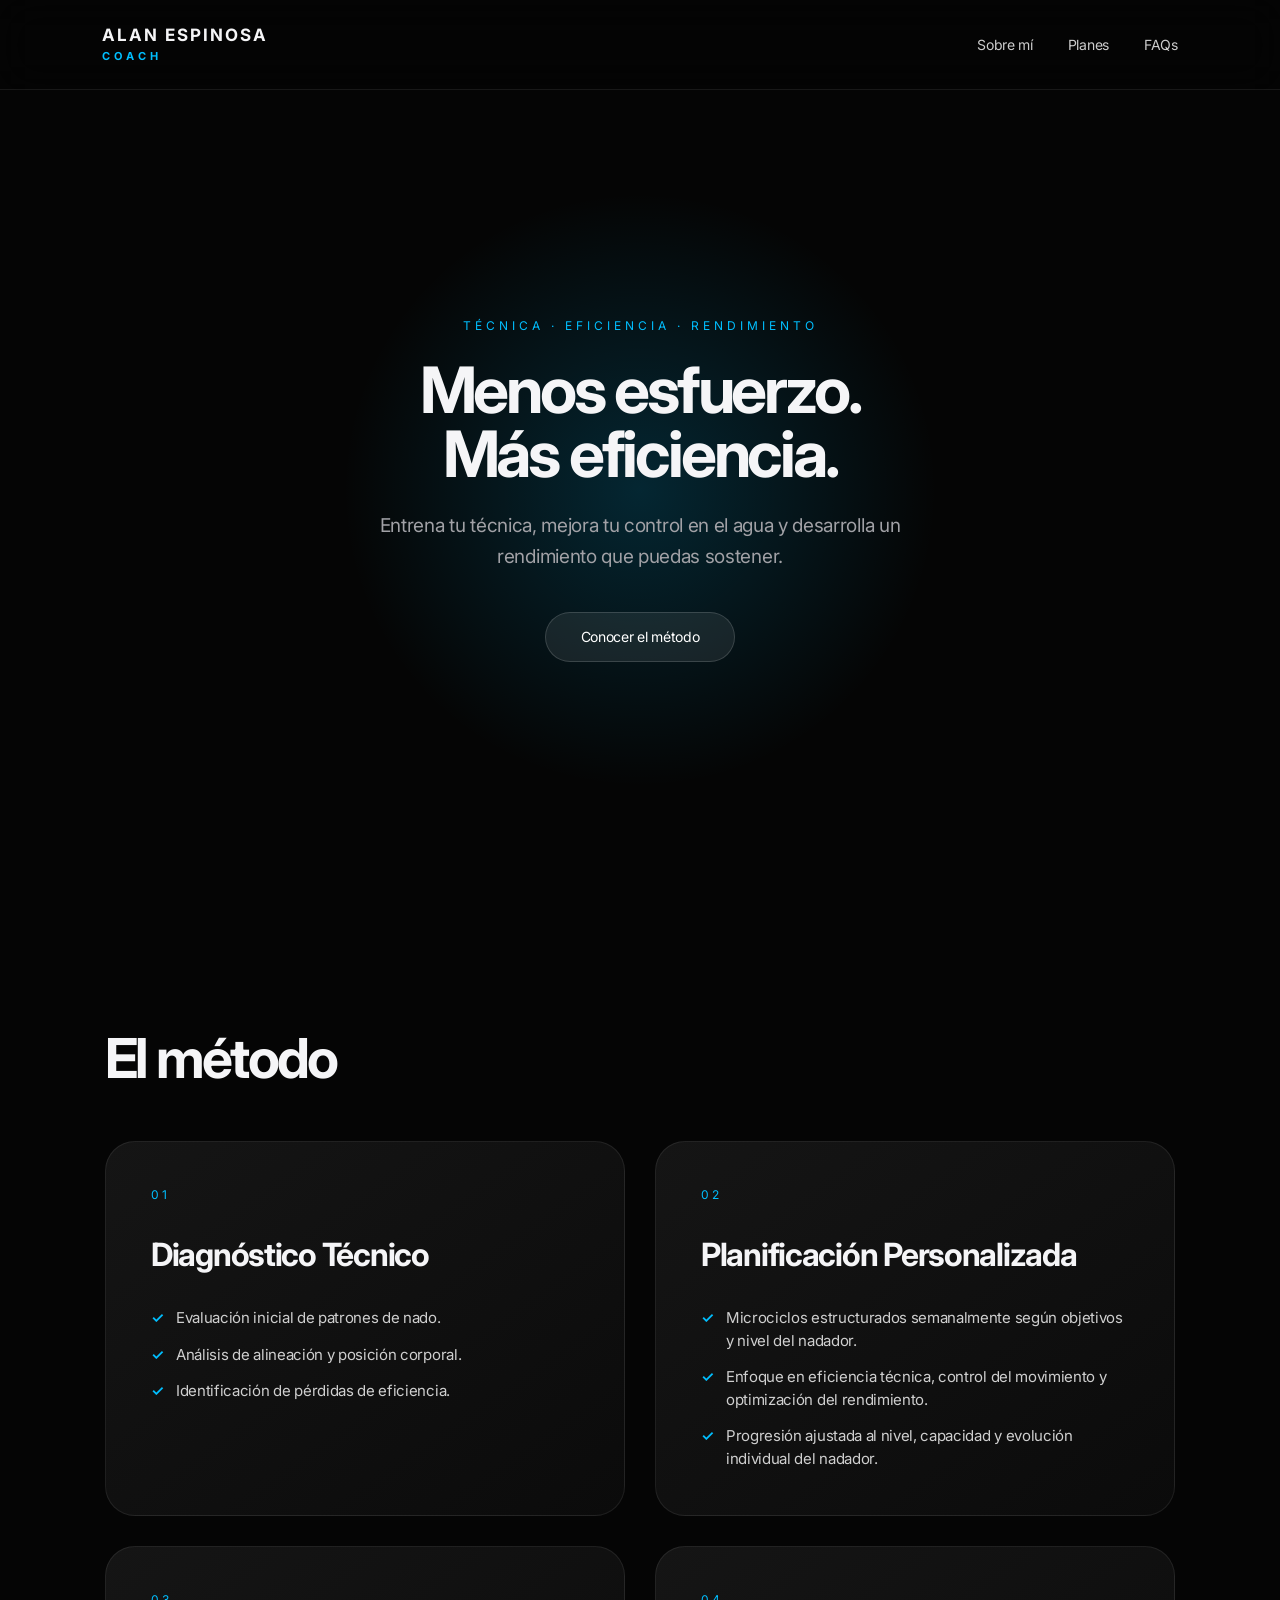
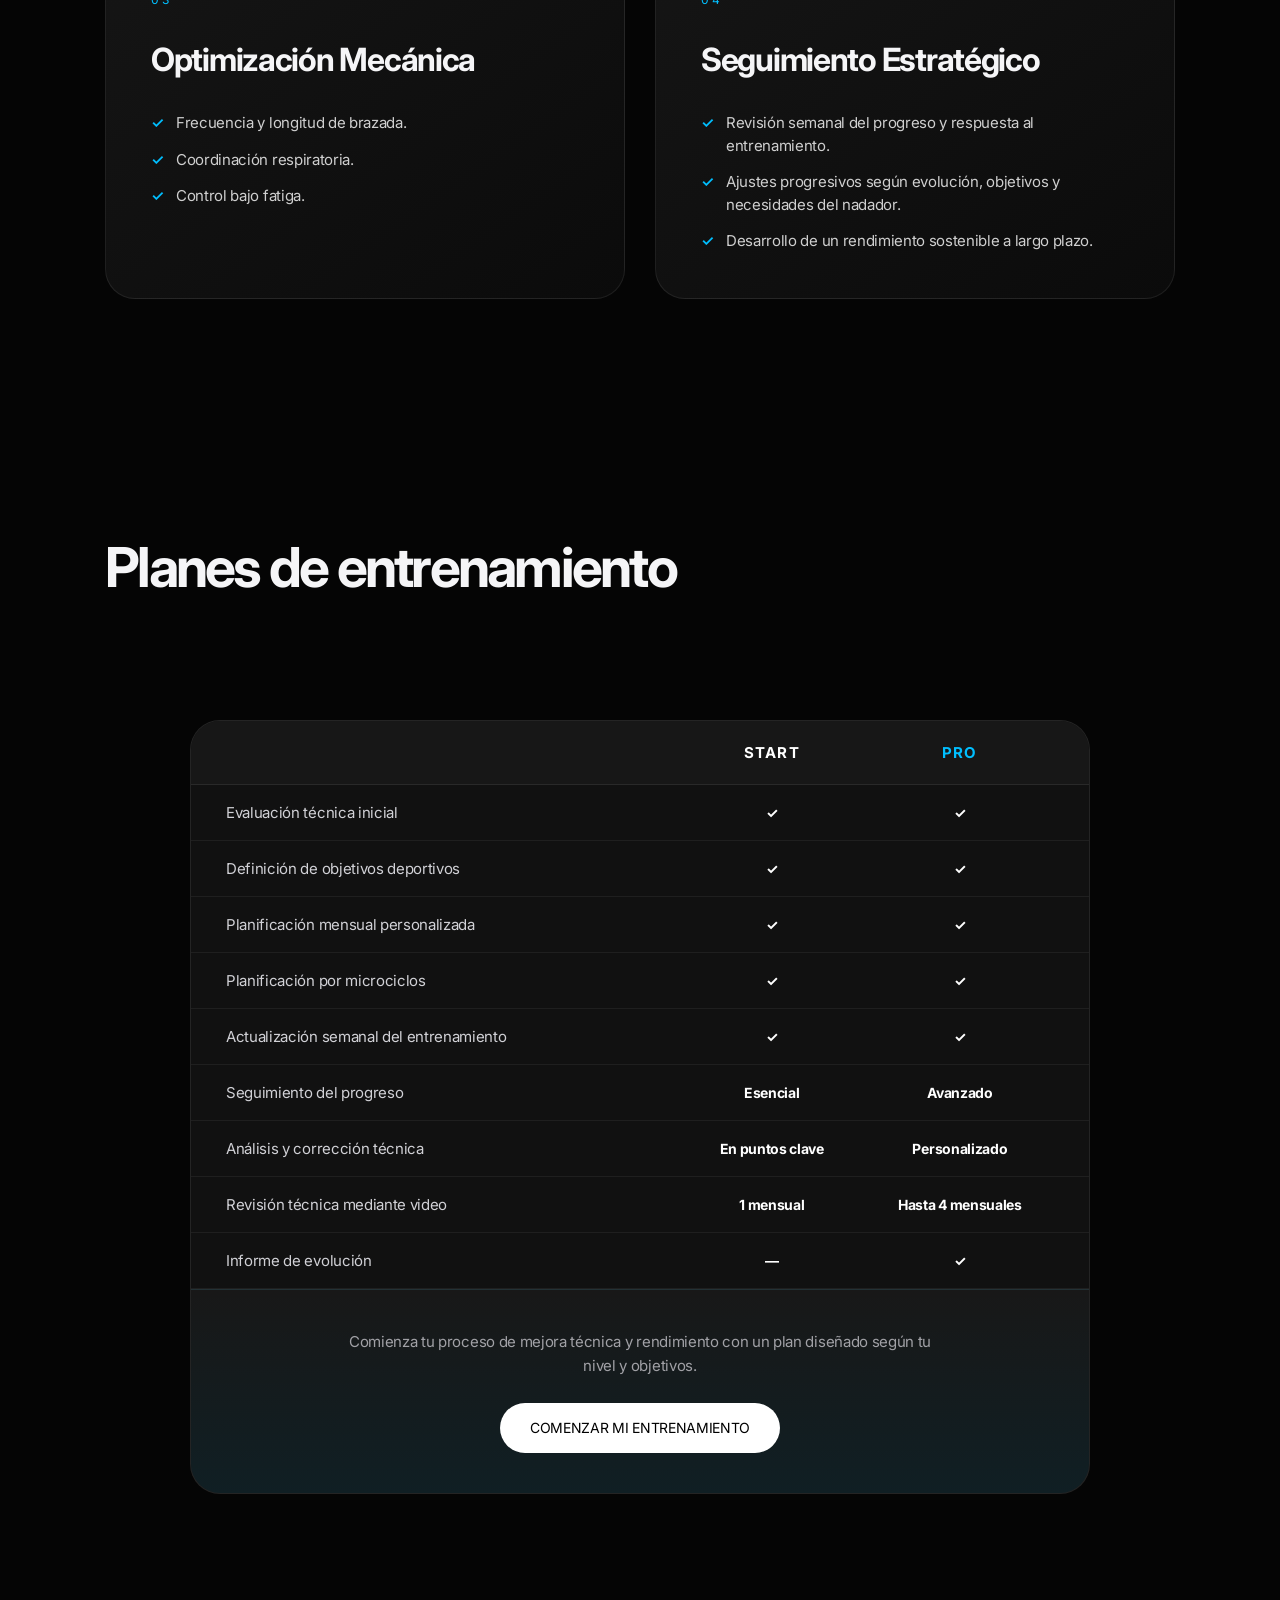
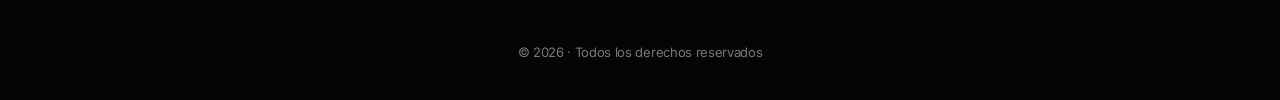
==== index.html @ a1156d7c "Add files via upload" ====
<!DOCTYPE html>
<html lang="es">

<head>

<meta charset="UTF-8">
<meta name="viewport" content="width=device-width, initial-scale=1.0">

<title>Alan Espinosa | Coach</title>

<link rel="stylesheet" href="css/estilos.css">


<link rel="preconnect" href="https://fonts.googleapis.com">

<link href="https://fonts.googleapis.com/css2?family=Inter:wght@300;400;500;600;700;800&display=swap" rel="stylesheet">
<script>
    if ("scrollRestoration" in history) {
        history.scrollRestoration = "manual";
    }
</script>
</head>


<body>


<header class="header">


<div class="logo">

ALAN ESPINOSA

<span>
COACH
</span>

</div>



<nav>

<a href="#" id="openAbout">
Sobre mí
</a>
<!-- SOBRE MI PANEL -->

<div class="about-overlay" id="aboutModal">

    <div class="about-panel">


        <button id="closeAbout">
            -
        </button>


        <span>
            
        </span>


        <h2>
            
        </h2>


        <p>
    Coach en natación y aguas abiertas.
    Diseño procesos de entrenamiento personalizados para
    nadadores que buscan mejorar su técnica, eficiencia
    y rendimiento dentro del agua.

    A través de un método basado en análisis, progresión
    y control técnico, desarrollo nadadores más seguros,
    eficientes y conscientes de cada movimiento,
    creando mejoras sostenibles a largo plazo.
        </p>
    </div>

</div>

<a href="#plans">
Planes
</a>

<a href="pagina2.html">
    FAQs
</a>
</nav>


</header>





<main>



<section class="hero">


<div class="hero-content">


<p class="tag">
TÉCNICA · EFICIENCIA · RENDIMIENTO
</p>



<h1>
Menos esfuerzo.
<br>
Más eficiencia.
</h1>




<p class="hero-text">
Entrena tu técnica, mejora tu control en el agua y desarrolla un rendimiento que puedas sostener.
</p>




<div class="buttons">


<a href="#method" class="btn secondary">

Conocer el método

</a>


</div>


</div>




</section>







<section id="method" class="method">



<div class="section-title">

<p>

</p>


<h2>
El método
</h2>


</div>




<div class="cards">



<article class="card">

<span>
01
</span>


<h3>
Diagnóstico Técnico
</h3>


<p>
<ul>
    <li>Evaluación inicial de patrones de nado.</li>
    <li>Análisis de alineación y posición corporal.</li>
    <li>Identificación de pérdidas de eficiencia.</li>
</ul>
</p>


</article>





<article class="card">


<span>
02
</span>


<h3>
Planificación Personalizada
</h3>


<p>
<ul>
    <li>Microciclos estructurados semanalmente según objetivos y nivel del nadador.</li>
    <li>Enfoque en eficiencia técnica, control del movimiento y optimización del rendimiento.</li>
    <li>Progresión ajustada al nivel, capacidad y evolución individual del nadador.</li>
</ul>
</p>


</article>





<article class="card">


<span>
03
</span>


<h3>
Optimización Mecánica
</h3>


<p>
<ul>
    <li>Frecuencia y longitud de brazada.</li>
    <li>Coordinación respiratoria.</li>
    <li>Control bajo fatiga.</li>
</ul>
</p>


</article>





<article class="card">


<span>
04
</span>


<h3>
Seguimiento Estratégico
</h3>


<p>
<ul>
    <li>Revisión semanal del progreso y respuesta al entrenamiento.</li>
    <li>Ajustes progresivos según evolución, objetivos y necesidades del nadador.</li>
    <li>Desarrollo de un rendimiento sostenible a largo plazo.</li>
</ul>
</p>


</article>



</div>


</section>


</main>


<section id="plans" class="plans">


<div class="section-title">

<p>

</p>


<h2>
Planes de entrenamiento
</h2>


</div>




<div class="plans-container">



<div class="plans-comparison">

    <div class="comparison-header">

        <div></div>

        <div class="comparison-plan">
            START
        </div>

        <div class="comparison-plan featured">
            PRO
        </div>

    </div>


    <div class="comparison-row">
        <span>Evaluación técnica inicial</span>
        <strong>✓</strong>
        <strong>✓</strong>
    </div>


    <div class="comparison-row">
        <span>Definición de objetivos deportivos</span>
        <strong>✓</strong>
        <strong>✓</strong>
    </div>


    <div class="comparison-row">
        <span>Planificación mensual personalizada</span>
        <strong>✓</strong>
        <strong>✓</strong>
    </div>


    <div class="comparison-row">
        <span>Planificación por microciclos</span>
        <strong>✓</strong>
        <strong>✓</strong>
    </div>


    <div class="comparison-row">
        <span>Actualización semanal del entrenamiento</span>
        <strong>✓</strong>
        <strong>✓</strong>
    </div>


    <div class="comparison-row">
        <span>Seguimiento del progreso</span>
        <strong>Esencial</strong>
        <strong>Avanzado</strong>
    </div>


    <div class="comparison-row">
        <span>Análisis y corrección técnica</span>
        <strong>En puntos clave</strong>
        <strong>Personalizado</strong>
    </div>


    <div class="comparison-row">
        <span>Revisión técnica mediante video</span>
        <strong>1 mensual</strong>
        <strong>Hasta 4 mensuales</strong>
    </div>


    <div class="comparison-row">
        <span>Informe de evolución</span>
        <strong>—</strong>
        <strong>✓</strong>
    </div>



    <div class="comparison-footer">

        <p>
            Comienza tu proceso de mejora técnica y rendimiento con un plan diseñado según tu nivel y objetivos.
        </p>

<a href="https://wa.me/+525612584271?text=Hola Alan, me interesa comenzar mi entrenamiento de natación. Me gustaría conocer más información sobre los planes disponibles." class="btn primary" target="_blank">
    COMENZAR MI ENTRENAMIENTO
</a>

    </div>


</div>


</div>


</section>
<script>

document.addEventListener("DOMContentLoaded", function () {


    /* =====================================================
       SOBRE MÍ
       ===================================================== */

    const openAbout =
        document.getElementById("openAbout");

    const closeAbout =
        document.getElementById("closeAbout");

    const aboutModal =
        document.getElementById("aboutModal");


    if (openAbout && closeAbout && aboutModal) {

        openAbout.addEventListener("click", function(e) {

            e.preventDefault();

            aboutModal.classList.add("active");

        });


        closeAbout.addEventListener("click", function() {

            aboutModal.classList.remove("active");

        });


        aboutModal.addEventListener("click", function(e) {

            if (e.target === aboutModal) {

                aboutModal.classList.remove("active");

            }

        });

    }



    /* =====================================================
       CONOCER EL MÉTODO
       ===================================================== */

    const openMethod =
        document.getElementById("openMethod");

    const closeMethod =
        document.getElementById("closeMethod");

    const methodModal =
        document.getElementById("methodModal");


    if (openMethod && closeMethod && methodModal) {

        openMethod.addEventListener("click", function(e) {

            e.preventDefault();

            methodModal.classList.add("active");

        });


        closeMethod.addEventListener("click", function() {

            methodModal.classList.remove("active");

        });


        methodModal.addEventListener("click", function(e) {

            if (e.target === methodModal) {

                methodModal.classList.remove("active");

            }

        });

    }



    /* =====================================================
       ESCAPE
       ===================================================== */

    document.addEventListener("keydown", function(e) {

        if (e.key === "Escape") {

            if (aboutModal) {

                aboutModal.classList.remove("active");

            }


            if (methodModal) {

                methodModal.classList.remove("active");

            }

        }

    });

});

</script>


<footer>

© 2026 · Todos los derechos reservados

</footer>
</body>

</html>
---- css/estilos.css ----
/* =========================================================
   RESET
========================================================= */

*{
    margin:0;
    padding:0;
    box-sizing:border-box;
}

html{
    scroll-behavior:smooth;
}

body{

    background:#050505;
    color:#f5f5f7;

    font-family:
    -apple-system,
    BlinkMacSystemFont,
    "SF Pro Display",
    "Inter",
    "Segoe UI",
    Helvetica,
    Arial,
    sans-serif;

    overflow-x:hidden;
    letter-spacing:-0.02em;
}


/* =========================================================
   VARIABLES
========================================================= */

:root{

    --black:#050505;
    --white:#f5f5f7;
    --gray:#86868b;
    --blue:#00bfff;

}


/* =========================================================
   HEADER
========================================================= */

.header{

    position:fixed;

    top:0;
    left:0;

    width:100%;

    padding:25px 8%;

    display:flex;

    justify-content:space-between;
    align-items:center;

    z-index:999;

    background:
    rgba(5,5,5,.55);

    backdrop-filter:blur(20px);

    border-bottom:
    1px solid rgba(255,255,255,.08);

}


.logo{

    font-size:17px;

    font-weight:700;

    letter-spacing:2px;

    line-height:1.2;

}


.logo span{

    display:block;

    color:#00bfff;

    font-size:11px;

    letter-spacing:4px;

    margin-top:5px;

}


nav{

    display:flex;

    gap:35px;

}


nav a{

    color:white;

    text-decoration:none;

    font-size:14px;

    opacity:.8;

    transition:.3s;

}


nav a:hover{

    color:#00bfff;

    opacity:1;

}



/* =========================================================
   HERO
========================================================= */


.hero{

    min-height:100vh;

    display:flex;

    align-items:center;

    justify-content:center;

    flex-direction:column;

    text-align:center;

    padding:

    160px 8% 80px;

    position:relative;

    overflow:hidden;

}


.hero::before{

    content:"";

    position:absolute;

    width:600px;

    height:600px;

    background:

    radial-gradient(
        circle,
        rgba(0,191,255,.18),
        transparent 70%
    );

    z-index:-1;

}


.hero-content{

    max-width:750px;

    position:relative;

    z-index:2;

}


.tag{

    color:#00bfff;

    font-size:12px;

    letter-spacing:4px;

    margin-bottom:25px;

}


.hero h1{

    font-size:

    clamp(42px,5vw,70px);

    line-height:1;

    font-weight:700;

    letter-spacing:-.05em;

    margin-bottom:25px;

}


.hero-text{

    max-width:600px;

    margin:auto;

    color:#a1a1a6;

    font-size:19px;

    line-height:1.6;

}



/* =========================================================
   IMAGEN HERO
========================================================= */


.hero-image{

    margin-top:60px;

    width:280px;

    height:360px;

    position:relative;

}


.hero-image img{

    width:100%;

    height:100%;

    object-fit:cover;

    border-radius:

    140px 140px 35px 35px;

    box-shadow:

    0 35px 90px rgba(0,0,0,.8);

}



/* =========================================================
   BOTONES
========================================================= */


.buttons{

    margin-top:40px;

    display:flex;

    justify-content:center;

    align-items:center;

    gap:20px;

}


.btn{

    display:inline-flex;

    align-items:center;

    justify-content:center;

    min-width:190px;

    height:50px;

    padding:0 30px;

    border-radius:50px;

    text-decoration:none;

    font-size:14px;

    transition:.3s;

}


.btn:hover{

    transform:translateY(-4px);

}


.primary{

    background:white;

    color:black;

}


.secondary{

    background:

    rgba(255,255,255,.08);

    color:white;

    border:

    1px solid rgba(255,255,255,.15);

}



/* =========================================================
   SECCIONES
========================================================= */


section{

    max-width:1150px;

    margin:auto;

    padding:

    110px 40px;

}


.section-title p{

    color:#00bfff;

    letter-spacing:4px;

    font-size:12px;

}


.section-title h2{

    font-size:

    clamp(38px,5vw,55px);

    letter-spacing:-.05em;

    margin-top:15px;

    margin-bottom:50px;

}
/* =========================================================
   SOBRE MI
========================================================= */


.about-content p{

    font-size:

    clamp(22px,3vw,32px);

    line-height:1.5;

    color:#d1d1d6;

    max-width:850px;

    letter-spacing:-.03em;

}



/* =========================================================
   METODO / CARDS
========================================================= */


.cards{

    display:grid;

    grid-template-columns:
    repeat(2,1fr);

    gap:20px;

}


.card{

    background:

    linear-gradient(
        145deg,
        #151515,
        #0b0b0b
    );


    border-radius:28px;


    padding:35px;


    border:

    1px solid rgba(255,255,255,.08);


    transition:.3s;

}



.card:hover{

    transform:translateY(-8px);

    border-color:#00bfff;

}



.card span{

    color:#00bfff;

    font-size:13px;

}



.card h3{

    font-size:25px;

    margin:20px 0;

    letter-spacing:-.03em;

}



.card p{

    color:#a1a1a6;

    line-height:1.6;

    font-size:15px;

}



/* =========================================================
   PLANES
========================================================= */


.plans-container{

    display:flex;

    justify-content:center;

    align-items:stretch;

    gap:20px;

}


.plan{

    width:340px;

    padding:40px;

    border-radius:30px;


    background:#111;


    border:

    1px solid rgba(255,255,255,.08);


    position:relative;

}



.plan.featured{

    background:

    linear-gradient(
        145deg,
        #111,
        #06304d
    );

}



.badge{

    position:absolute;

    top:20px;

    right:20px;

    color:#00bfff;

    font-size:12px;

    letter-spacing:3px;

}



.plan h3{

    font-size:32px;

    letter-spacing:-.04em;

}



.plan-subtitle{

    color:#00bfff;

    font-size:14px;

    margin-top:10px;

}



.description{

    color:#a1a1a6;

    font-size:15px;

    line-height:1.6;

    margin:25px 0;

}



.small-text{

    color:#777;

    font-size:13px;

    line-height:1.5;

    margin-bottom:25px;

}



.price{

    font-size:35px;

    margin:25px 0;

    font-weight:600;

}



.price span{

    font-size:14px;

    color:#999;

}



.plan ul{

    list-style:none;

    margin-bottom:30px;

}



.plan li{

    color:#bbb;

    margin-bottom:12px;

    line-height:1.5;

}



.plan-btn{

    cursor:pointer;

    transition:.3s;

}



.plan-btn:hover{

    transform:translateY(-5px);

}



.plan-btn.selected{

    background:#00bfff;

    color:white;

    transform:scale(1.05);

}



/* =========================================================
   COMPARATIVA DE PLANES
========================================================= */


.plans-comparison{

    margin:70px auto 0;

    width:100%;

    max-width:900px;


    background:#111;


    border:

    1px solid rgba(255,255,255,.08);


    border-radius:30px;


    overflow:hidden;

}



.comparison-header,
.comparison-row{

    display:grid;


    grid-template-columns:

    2.4fr 1fr 1fr;


    align-items:center;

}



.comparison-header{

    padding:22px 35px;


    background:#171717;


    border-bottom:

    1px solid rgba(255,255,255,.08);

}



.comparison-plan{

    text-align:center;

    font-size:15px;

    font-weight:700;

    color:white;

    letter-spacing:.08em;

}



.comparison-plan.featured{

    color:#00bfff;

}



.comparison-row{

    padding:18px 35px;


    border-bottom:

    1px solid rgba(255,255,255,.06);


    transition:.25s;

}



.comparison-row:last-of-type{

    border-bottom:none;

}



.comparison-row:hover{

    background:

    rgba(255,255,255,.03);

}



.comparison-row span{

    color:#d1d1d6;

    font-size:15px;

}



.comparison-row strong{

    text-align:center;

    color:white;

    font-size:14px;

}



/* =========================================================
   CTA COMPARATIVA
========================================================= */


.comparison-footer{

    padding:45px 35px;

    text-align:center;


    border-top:

    1px solid rgba(255,255,255,.08);


    background:

    linear-gradient(
        180deg,
        #111,
        #0b2030
    );

}



.comparison-footer p{

    color:#a1a1a6;

    margin-bottom:25px;

    line-height:1.7;

}



.comparison-footer .btn{

    min-width:260px;

}
/* =========================================================
   MODAL SOBRE MI
========================================================= */


.about-overlay{

    position:fixed;

    inset:0;

    width:100vw;

    height:100vh;


    background:

    rgba(0,0,0,.70);


    backdrop-filter:blur(12px);

    -webkit-backdrop-filter:blur(12px);


    display:flex;

    justify-content:center;

    align-items:center;


    padding:40px;


    opacity:0;

    visibility:hidden;


    pointer-events:none;


    transition:.35s ease;


    z-index:999999;

}



.about-overlay.active{

    opacity:1;

    visibility:visible;

    pointer-events:auto;

}



.about-panel{

    position:relative;


    width:

    min(950px,92vw);


    max-height:90vh;


    overflow-y:auto;


    background:#111;


    color:white;


    border-radius:28px;


    padding:60px;


    border:

    1px solid rgba(255,255,255,.08);


    box-shadow:

    0 30px 90px rgba(0,0,0,.45);


    transform:

    translateY(30px) scale(.96);


    opacity:0;


    transition:.35s ease;

}



.about-overlay.active .about-panel{

    transform:

    translateY(0) scale(1);


    opacity:1;

}



.about-panel::-webkit-scrollbar{

    width:8px;

}



.about-panel::-webkit-scrollbar-thumb{

    background:#444;

    border-radius:20px;

}



#closeAbout{

    position:absolute;


    top:20px;

    right:20px;


    width:46px;

    height:46px;


    border:none;


    border-radius:50%;


    background:

    rgba(255,255,255,.08);


    color:white;


    font-size:28px;


    cursor:pointer;


    transition:.25s;

}



#closeAbout:hover{

    background:white;

    color:#111;

}



.about-panel span{

    color:#00bfff;

    font-size:12px;

    letter-spacing:4px;

}



.about-panel h2{

    font-size:55px;

    letter-spacing:-.06em;

    margin:20px 0;

}



.about-panel>p{

    color:#b5b5b5;

    font-size:18px;

    line-height:1.7;

}



.about-box{

    margin-top:35px;


    padding:25px;


    background:#111;


    border-radius:22px;


    border:

    1px solid rgba(255,255,255,.08);

}



.about-box h3{

    margin-bottom:10px;

    font-size:20px;

}



.about-box p{

    color:#999;

    line-height:1.5;

}



/* =========================================================
   FOOTER
========================================================= */


footer{

    text-align:center;


    padding:40px;


    color:#777;


    font-size:13px;

}



/* =========================================================
   RESPONSIVE
========================================================= */


@media(max-width:900px){


    .header{

        padding:20px;

    }


    nav{

        display:none;

    }


    .hero{

        padding:

        140px 25px 80px;

    }


    .hero h1{

        font-size:48px;

    }



    .hero-text{

        font-size:17px;

    }



    .buttons{

        flex-direction:column;

        width:100%;

    }



    .buttons .btn{

        width:100%;

        max-width:300px;

    }



    section{

        padding:

        80px 25px;

    }



    .cards{

        grid-template-columns:1fr;

    }



    .card{

        padding:30px;

    }



    .plans-container{

        flex-direction:column;

        align-items:center;

    }



    .plan{

        width:100%;

        max-width:380px;

    }



    .comparison-header,
    .comparison-row{

        grid-template-columns:

        1.8fr 1fr 1fr;

    }



    .comparison-header,
    .comparison-row{

        padding-left:20px;

        padding-right:20px;

    }



    .about-overlay{

        padding:18px;

    }



    .about-panel{

        width:100%;

        padding:35px;

        max-height:90vh;

    }



    .about-panel h2{

        font-size:40px;

    }

}



@media(max-width:500px){


    .logo{

        font-size:15px;

    }



    .hero h1{

        font-size:40px;

    }



    .hero-image{

        width:240px;

        height:320px;

    }



    .section-title h2{

        font-size:34px;

    }



    .plan{

        padding:30px;

    }



    .price{

        font-size:32px;

    }



    .comparison-header,
    .comparison-row{

        font-size:12px;

    }

}
.comparison-footer{

    padding:40px 35px;

    text-align:center;

    background:
    linear-gradient(
        180deg,
        rgba(255,255,255,.03),
        rgba(0,191,255,.08)
    );

    border-top:
    1px solid rgba(255,255,255,.08);

}


.comparison-footer p{

    max-width:600px;

    margin:0 auto 25px;

    color:#a1a1a6;

    line-height:1.6;

    font-size:15px;

}


.comparison-footer .btn{

    display:inline-flex;

    justify-content:center;

    align-items:center;

    min-width:260px;

}
.about-image{
    width:100%;
    height:280px;
    overflow:hidden;
    border-radius:25px;
    margin-bottom:35px;
}


.about-image img{
    width:100%;
    height:100%;
    object-fit:cover;
    display:block;
}
/* =========================================================
METODO / CARDS AJUSTADO
========================================================= */

.cards{

    display:grid;

    grid-template-columns:
    repeat(2,1fr);

    gap:30px;

    align-items:stretch;

}


.card{

    background:

    linear-gradient(
        145deg,
        #151515,
        #0b0b0b
    );


    border-radius:30px;


    padding:45px;


    min-height:260px;


    display:flex;

    flex-direction:column;

    justify-content:flex-start;


    border:

    1px solid rgba(255,255,255,.08);


    transition:.35s ease;

}


.card:hover{

    transform:translateY(-8px);

    border-color:#00bfff;

}



/* etiqueta superior */

.card span{

    color:#00bfff;

    font-size:12px;

    letter-spacing:3px;

    margin-bottom:15px;

}



/* titulo */

.card h3{

    font-size:

    clamp(24px,2.5vw,32px);


    line-height:1.1;


    letter-spacing:-.04em;


    margin-bottom:25px;

}



/* texto */

.card p{

    color:#a1a1a6;

    font-size:16px;

    line-height:1.7;

    max-width:420px;

}



/* listas dentro de metodo */

.card ul{

    margin-top:10px;

    display:flex;

    flex-direction:column;

    gap:14px;

    list-style:none;

}



.card li{

    position:relative;

    padding-left:25px;

    color:#cfcfcf;

    font-size:15px;

    line-height:1.5;

}



.card li::before{

    content:"✓";

    position:absolute;

    left:0;

    color:#00bfff;

    font-weight:600;

}
/* =========================================================
MENU MOVIL AJUSTADO
========================================================= */

@media(max-width:900px){

    .header{

        padding:20px 25px;

    }


    nav{

        display:flex;

        gap:15px;

        align-items:center;

        max-width:65%;

        overflow-x:auto;

        scrollbar-width:none;

    }


    nav::-webkit-scrollbar{

        display:none;

    }


    nav a{

        font-size:12px;

        white-space:nowrap;

        color:white;

        opacity:.85;

    }


    nav a:hover{

        color:#00bfff;

        opacity:1;

    }

}


/* CELULARES PEQUEÑOS */

@media(max-width:500px){

    .header{

        padding:18px 20px;

    }


    .logo{

        font-size:14px;

    }


    nav{

        gap:12px;

        max-width:60%;

    }


    nav a{

        font-size:11px;

    }

}
/* =========================================================
AJUSTE METODO MOVIL
========================================================= */

@media(max-width:900px){

    .cards{

        display:flex;

        flex-direction:column;

        gap:20px;

        width:100%;

    }


    .card{

        width:100%;

        min-height:auto;

        padding:28px 25px;

        border-radius:25px;

    }


    .card span{

        font-size:11px;

        letter-spacing:3px;

        margin-bottom:12px;

    }


    .card h3{

        font-size:26px;

        line-height:1.15;

        margin-bottom:18px;

    }


    .card p{

        font-size:15px;

        line-height:1.6;

        max-width:100%;

    }


    .card ul{

        margin-top:5px;

        gap:12px;

    }


    .card li{

        font-size:14px;

        line-height:1.5;

        padding-left:22px;

    }


    .card li::before{

        font-size:13px;

    }

}


/* CELULARES PEQUEÑOS */

@media(max-width:500px){

    .cards{

        gap:16px;

    }


    .card{

        padding:25px 20px;

        border-radius:22px;

    }


    .card h3{

        font-size:23px;

    }


    .card p,
    .card li{

        font-size:14px;

    }

}
/* =========================================================
METODO - MOBILE FULL WIDTH
========================================================= */

@media(max-width:900px){

    #method .cards{

        display:flex;

        flex-direction:column;

        width:100%;

        gap:25px;

    }


    #method .card{

        width:100%;

        display:flex;

        flex-direction:column;

        padding:35px 28px;

        min-height:auto;

        border-radius:28px;

    }


    #method .card span{

        margin-bottom:15px;

        text-align:left;

    }


    #method .card h3{

        text-align:left;

        font-size:28px;

        margin-bottom:20px;

    }


    #method .card p{

        text-align:left;

        max-width:100%;

        font-size:16px;

    }


    #method .card ul{

        width:100%;

        padding:0;

        margin:0;

    }


    #method .card li{

        text-align:left;

        width:100%;

        font-size:15px;

    }

}



/* CELULARES PEQUEÑOS */

@media(max-width:500px){

    #method .cards{

        gap:18px;

    }


    #method .card{

        padding:28px 22px;

        border-radius:24px;

    }


    #method .card h3{

        font-size:24px;

    }


    #method .card p,
    #method .card li{

        font-size:14px;

    }

}
/* =========================================================
   MODAL — CONOCER EL MÉTODO
   ========================================================= */

.method-overlay{

    position:fixed;

    inset:0;

    width:100vw;

    height:100vh;

    background:
    rgba(0,0,0,.70);

    backdrop-filter:blur(12px);

    -webkit-backdrop-filter:blur(12px);

    display:flex;

    justify-content:center;

    align-items:center;

    padding:40px;

    opacity:0;

    visibility:hidden;

    pointer-events:none;

    transition:.35s ease;

    z-index:999998;
}


.method-overlay.active{

    opacity:1;

    visibility:visible;

    pointer-events:auto;
}


.method-panel{

    position:relative;

    width:min(950px,92vw);

    max-height:90vh;

    overflow-y:auto;

    background:#111;

    color:white;

    border-radius:28px;

    padding:60px;

    border:
    1px solid rgba(255,255,255,.08);

    box-shadow:
    0 30px 90px rgba(0,0,0,.45);

    transform:
    translateY(30px) scale(.96);

    opacity:0;

    transition:.35s ease;
}


.method-overlay.active .method-panel{

    transform:
    translateY(0) scale(1);

    opacity:1;
}


.method-panel::-webkit-scrollbar{

    width:8px;
}


.method-panel::-webkit-scrollbar-thumb{

    background:#444;

    border-radius:20px;
}


#closeMethod{

    position:absolute;

    top:20px;

    right:20px;

    width:46px;

    height:46px;

    border:none;

    border-radius:50%;

    background:
    rgba(255,255,255,.08);

    color:white;

    font-size:28px;

    cursor:pointer;

    transition:.25s;
}


#closeMethod:hover{

    background:white;

    color:#111;
}


.method-panel span{

    color:#00bfff;

    font-size:12px;

    letter-spacing:4px;
}


.method-panel h2{

    font-size:55px;

    letter-spacing:-.06em;

    margin:20px 0 45px;
}


.method-panel .comparison-header,
.method-panel .comparison-row{

    display:grid;

    grid-template-columns:
    2.4fr 1fr 1fr;

    align-items:center;
}


.method-panel .comparison-header{

    padding:22px 35px;

    background:#171717;

    border-bottom:
    1px solid rgba(255,255,255,.08);
}


.method-panel .comparison-plan{

    text-align:center;

    font-size:15px;

    font-weight:700;

    color:white;

    letter-spacing:.08em;
}


.method-panel .comparison-plan.featured{

    color:#00bfff;
}


.method-panel .comparison-row{

    padding:18px 35px;

    border-bottom:
    1px solid rgba(255,255,255,.06);

    transition:.25s;
}


.method-panel .comparison-row:hover{

    background:
    rgba(255,255,255,.03);
}


.method-panel .comparison-row span{

    color:#d1d1d6;

    font-size:15px;
}


.method-panel .comparison-row strong{

    text-align:center;

    color:white;

    font-size:14px;
}


.method-panel .comparison-footer{

    padding:40px 35px;

    text-align:center;

    background:
    linear-gradient(
        180deg,
        rgba(255,255,255,.03),
        rgba(0,191,255,.08)
    );

    border-top:
    1px solid rgba(255,255,255,.08);
}


.method-panel .comparison-footer p{

    max-width:600px;

    margin:0 auto;

    color:#a1a1a6;

    line-height:1.6;

    font-size:15px;
}


@media(max-width:900px){

    .method-overlay{

        padding:18px;

    }


    .method-panel{

        width:100%;

        max-height:90vh;

        padding:35px;

        border-radius:25px;

    }


    .method-panel h2{

        font-size:40px;

        margin-bottom:35px;

    }


    .method-panel .comparison-header,
    .method-panel .comparison-row{

        grid-template-columns:
        1.8fr 1fr 1fr;

        padding-left:20px;

        padding-right:20px;

    }


    .method-panel .comparison-row{

        padding-top:16px;

        padding-bottom:16px;

    }


    .method-panel .comparison-row span{

        font-size:14px;

    }


    .method-panel .comparison-row strong{

        font-size:12px;

    }


    .method-panel .comparison-footer{

        padding:35px 20px;

    }

}


@media(max-width:500px){

    .method-overlay{

        padding:12px;

    }


    .method-panel{

        padding:28px 18px;

        border-radius:22px;

    }


    #closeMethod{

        width:42px;

        height:42px;

        top:15px;

        right:15px;

        font-size:25px;

    }


    .method-panel h2{

        font-size:34px;

        padding-right:45px;

        margin-bottom:28px;

    }


    .method-panel .comparison-header,
    .method-panel .comparison-row{

        grid-template-columns:
        1.7fr 1fr 1fr;

        padding-left:12px;

        padding-right:12px;

    }


    .method-panel .comparison-header{

        padding-top:17px;

        padding-bottom:17px;

    }


    .method-panel .comparison-row{

        padding-top:15px;

        padding-bottom:15px;

    }


    .method-panel .comparison-row span{

        font-size:12px;

        line-height:1.4;

    }


    .method-panel .comparison-row strong{

        font-size:11px;

        line-height:1.3;

    }


    .method-panel .comparison-plan{

        font-size:12px;

    }


    .method-panel .comparison-footer{

        padding:30px 15px;

    }


    .method-panel .comparison-footer p{

        font-size:14px;

        line-height:1.6;

    }

}
/* =========================================================
   RESPONSIVE GLOBAL — ADAPTACIÓN A CUALQUIER DISPOSITIVO
   ========================================================= */

*,
*::before,
*::after{
    box-sizing:border-box;
}

html{
    width:100%;
    max-width:100%;
    overflow-x:hidden;
}

body{
    width:100%;
    max-width:100%;
    overflow-x:hidden;
}

/* Evita que imágenes o elementos grandes
   desborden la pantalla */

img,
video,
iframe{
    max-width:100%;
}


/* =========================================================
   SECCIONES
   ========================================================= */

section{
    width:100%;
    max-width:1150px;
    margin-left:auto;
    margin-right:auto;
}


/* =========================================================
   HERO
   ========================================================= */

.hero{
    width:100%;
    min-height:100svh;
}

.hero-content{
    width:100%;
    max-width:750px;
}

.hero-text{
    width:100%;
}


/* =========================================================
   BOTONES
   ========================================================= */

.buttons{
    width:100%;
}

.btn{
    max-width:100%;
}


/* =========================================================
   CARDS
   ========================================================= */

.cards{
    width:100%;
}

.card{
    min-width:0;
    width:100%;
}

.card p,
.card li{
    overflow-wrap:break-word;
}


/* =========================================================
   PLANES
   ========================================================= */

.plans-container{
    width:100%;
}

.plan{
    min-width:0;
    max-width:100%;
}


/* =========================================================
   COMPARATIVA
   ========================================================= */

.plans-comparison{
    width:100%;
    max-width:900px;
}

.comparison-header,
.comparison-row{
    min-width:0;
}

.comparison-row span,
.comparison-row strong{
    min-width:0;
    overflow-wrap:break-word;
}


/* =========================================================
   FOOTER
   ========================================================= */

footer{
    width:100%;
    max-width:100%;
    margin:0;
    padding:40px 20px;
    text-align:center;

    background:transparent;

    border:none;

    box-shadow:none;
}

footer::before,
footer::after{
    display:none;
    content:none;
}

footer a{
    color:#f5f5f7;
    text-decoration:none;
}

footer p{
    margin-top:12px;
    color:#777;
    line-height:1.6;
}


/* =========================================================
   MODALES
   ========================================================= */

.about-overlay,
.method-overlay{
    width:100%;
    height:100%;
    min-height:100svh;
}

.about-panel,
.method-panel{
    width:min(950px, calc(100vw - 36px));
    max-width:950px;
    min-width:0;
}

.about-panel *,
.method-panel *{
    max-width:100%;
}


/* =========================================================
   TABLETS
   ========================================================= */

@media(max-width:900px){

    section{
        padding-left:25px;
        padding-right:25px;
    }


    .hero{
        padding-left:25px;
        padding-right:25px;
    }


    .plans-container{
        flex-direction:column;
        align-items:center;
    }


    .plan{
        width:100%;
        max-width:380px;
    }


    .cards{
        grid-template-columns:1fr;
    }


    .about-panel,
    .method-panel{
        width:calc(100vw - 36px);
        max-height:90svh;
    }

}


/* =========================================================
   CELULARES
   ========================================================= */

@media(max-width:600px){

    section{
        padding-left:20px;
        padding-right:20px;
    }


    .hero{
        padding-left:20px;
        padding-right:20px;
    }


    .hero h1{
        font-size:clamp(36px,10vw,48px);
    }


    .hero-text{
        font-size:16px;
        line-height:1.6;
    }


    .buttons{
        flex-direction:column;
        gap:12px;
    }


    .buttons .btn{
        width:100%;
        max-width:320px;
    }


    .hero-image{
        width:min(240px,70vw);
        height:min(320px,95vw);
    }


    .section-title h2{
        font-size:clamp(32px,9vw,40px);
    }


    .about-content p{
        font-size:clamp(20px,6vw,28px);
    }


    .plan{
        width:100%;
        max-width:100%;
        padding:28px 22px;
    }


    .price{
        font-size:32px;
    }


    /* Comparativa */

    .plans-comparison{
        border-radius:22px;
    }


    .comparison-header,
    .comparison-row{
        grid-template-columns:
        1.7fr 1fr 1fr;
        padding-left:14px;
        padding-right:14px;
    }


    .comparison-row span{
        font-size:12px;
        line-height:1.4;
    }


    .comparison-row strong{
        font-size:11px;
    }


    .comparison-plan{
        font-size:11px;
    }


    /* Footer */

    footer{
        padding:35px 18px;
        font-size:12px;
    }


    footer p{
        font-size:11px;
    }


    /* Modal */

    .about-overlay,
    .method-overlay{
        padding:12px;
    }


    .about-panel,
    .method-panel{
        width:100%;
        max-height:92svh;
        padding:28px 18px;
        border-radius:22px;
    }


    .about-panel h2,
    .method-panel h2{
        font-size:clamp(32px,9vw,40px);
    }

}


/* =========================================================
   CELULARES MUY PEQUEÑOS
   ========================================================= */

@media(max-width:380px){

    .header{
        padding:16px 15px;
    }


    .logo{
        font-size:13px;
    }


    nav{
        gap:9px;
        max-width:62%;
    }


    nav a{
        font-size:10px;
    }


    section{
        padding-left:16px;
        padding-right:16px;
    }


    .hero{
        padding-left:16px;
        padding-right:16px;
    }


    .hero h1{
        font-size:34px;
    }


    .hero-text{
        font-size:15px;
    }


    .card{
        padding:24px 18px;
        border-radius:22px;
    }


    .card h3{
        font-size:22px;
    }


    .card p,
    .card li{
        font-size:13px;
    }


    .plan{
        padding:25px 18px;
    }


    footer{
        padding-left:15px;
        padding-right:15px;
    }


    .about-panel,
    .method-panel{
        padding:25px 15px;
    }

}


/* =========================================================
   DISPOSITIVOS ALTOS / PANTALLAS GRANDES
   ========================================================= */

@media(min-width:1400px){

    section{
        max-width:1200px;
    }


    .hero-content{
        max-width:850px;
    }


    .hero h1{
        font-size:76px;
    }

}


/* =========================================================
   PANTALLAS TÁCTILES
   ========================================================= */

@media(hover:none){

    .card:hover,
    .btn:hover,
    .plan-btn:hover{
        transform:none;
    }

}


/* =========================================================
   RESPETO A REDUCCIÓN DE MOVIMIENTO
   ========================================================= */

@media(prefers-reduced-motion:reduce){

    *,
    *::before,
    *::after{
        scroll-behavior:auto !important;
        transition:none !important;
        animation:none !important;
    }

}
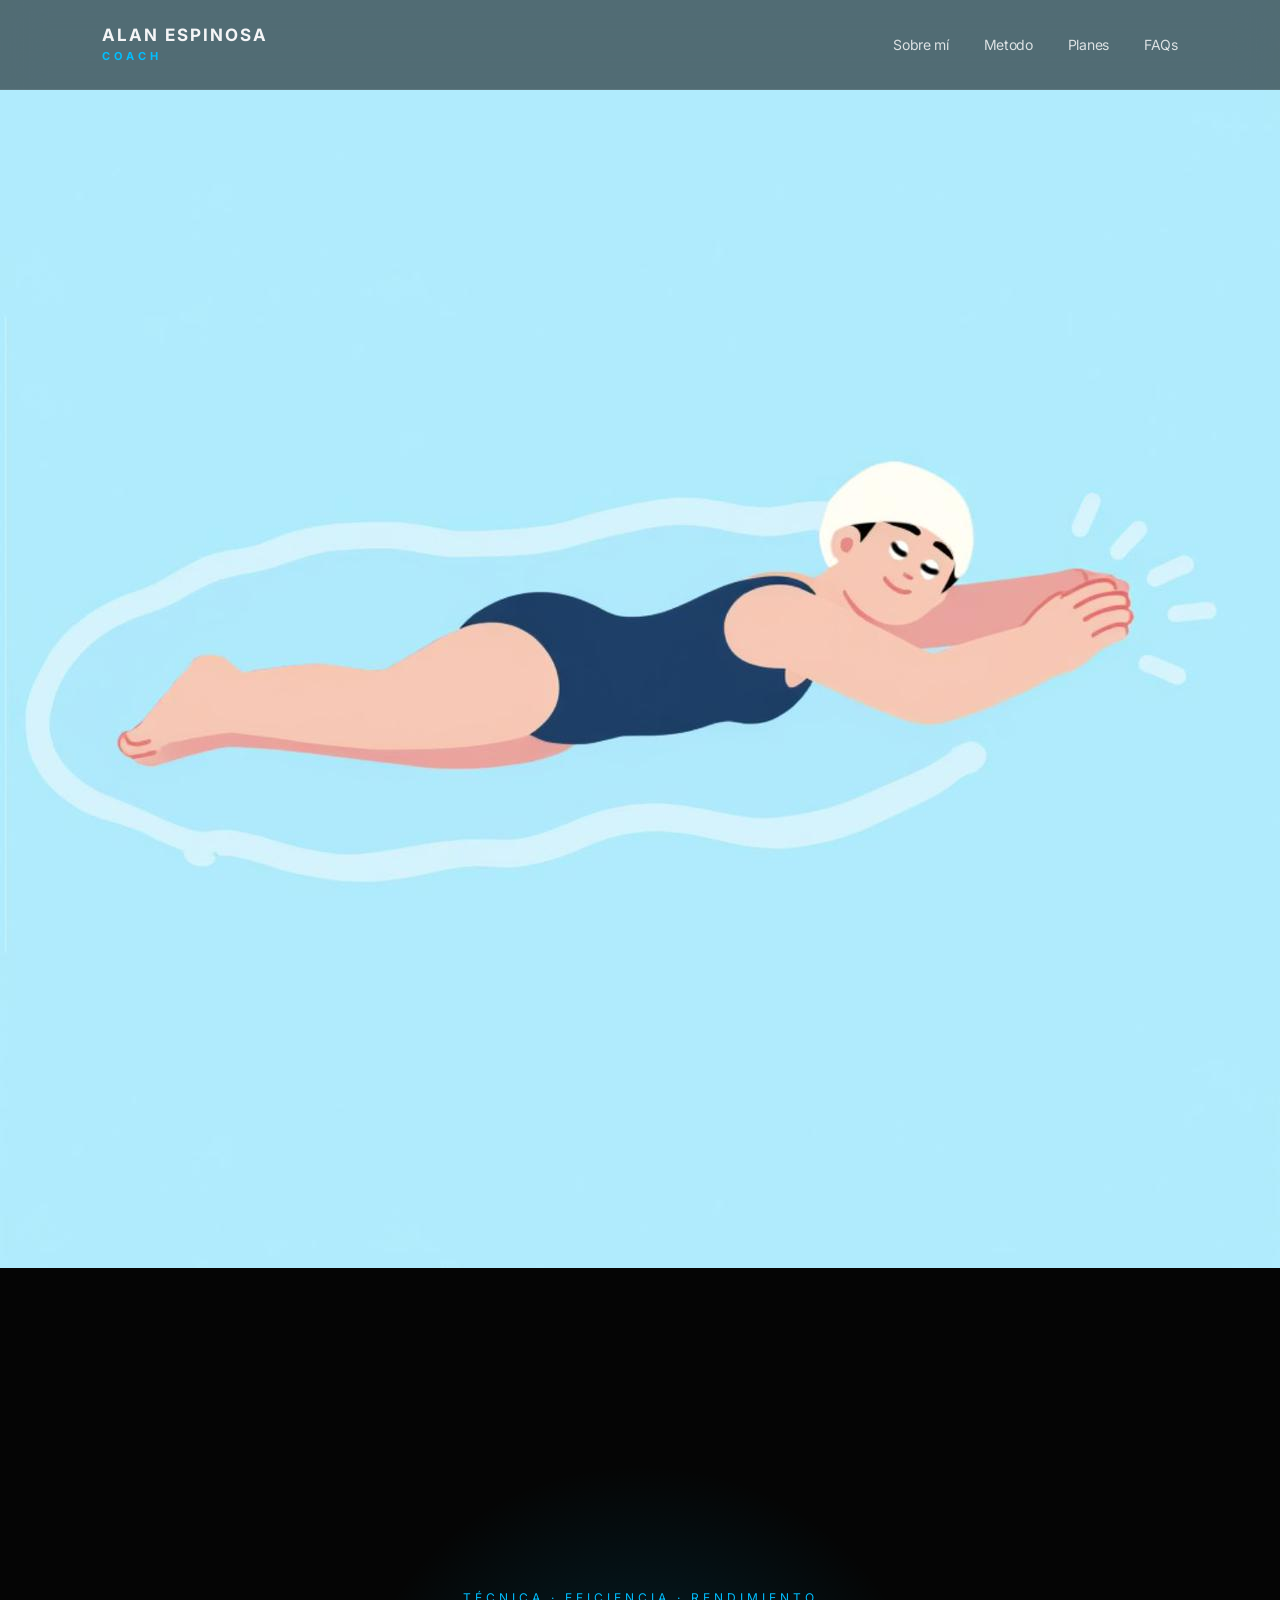
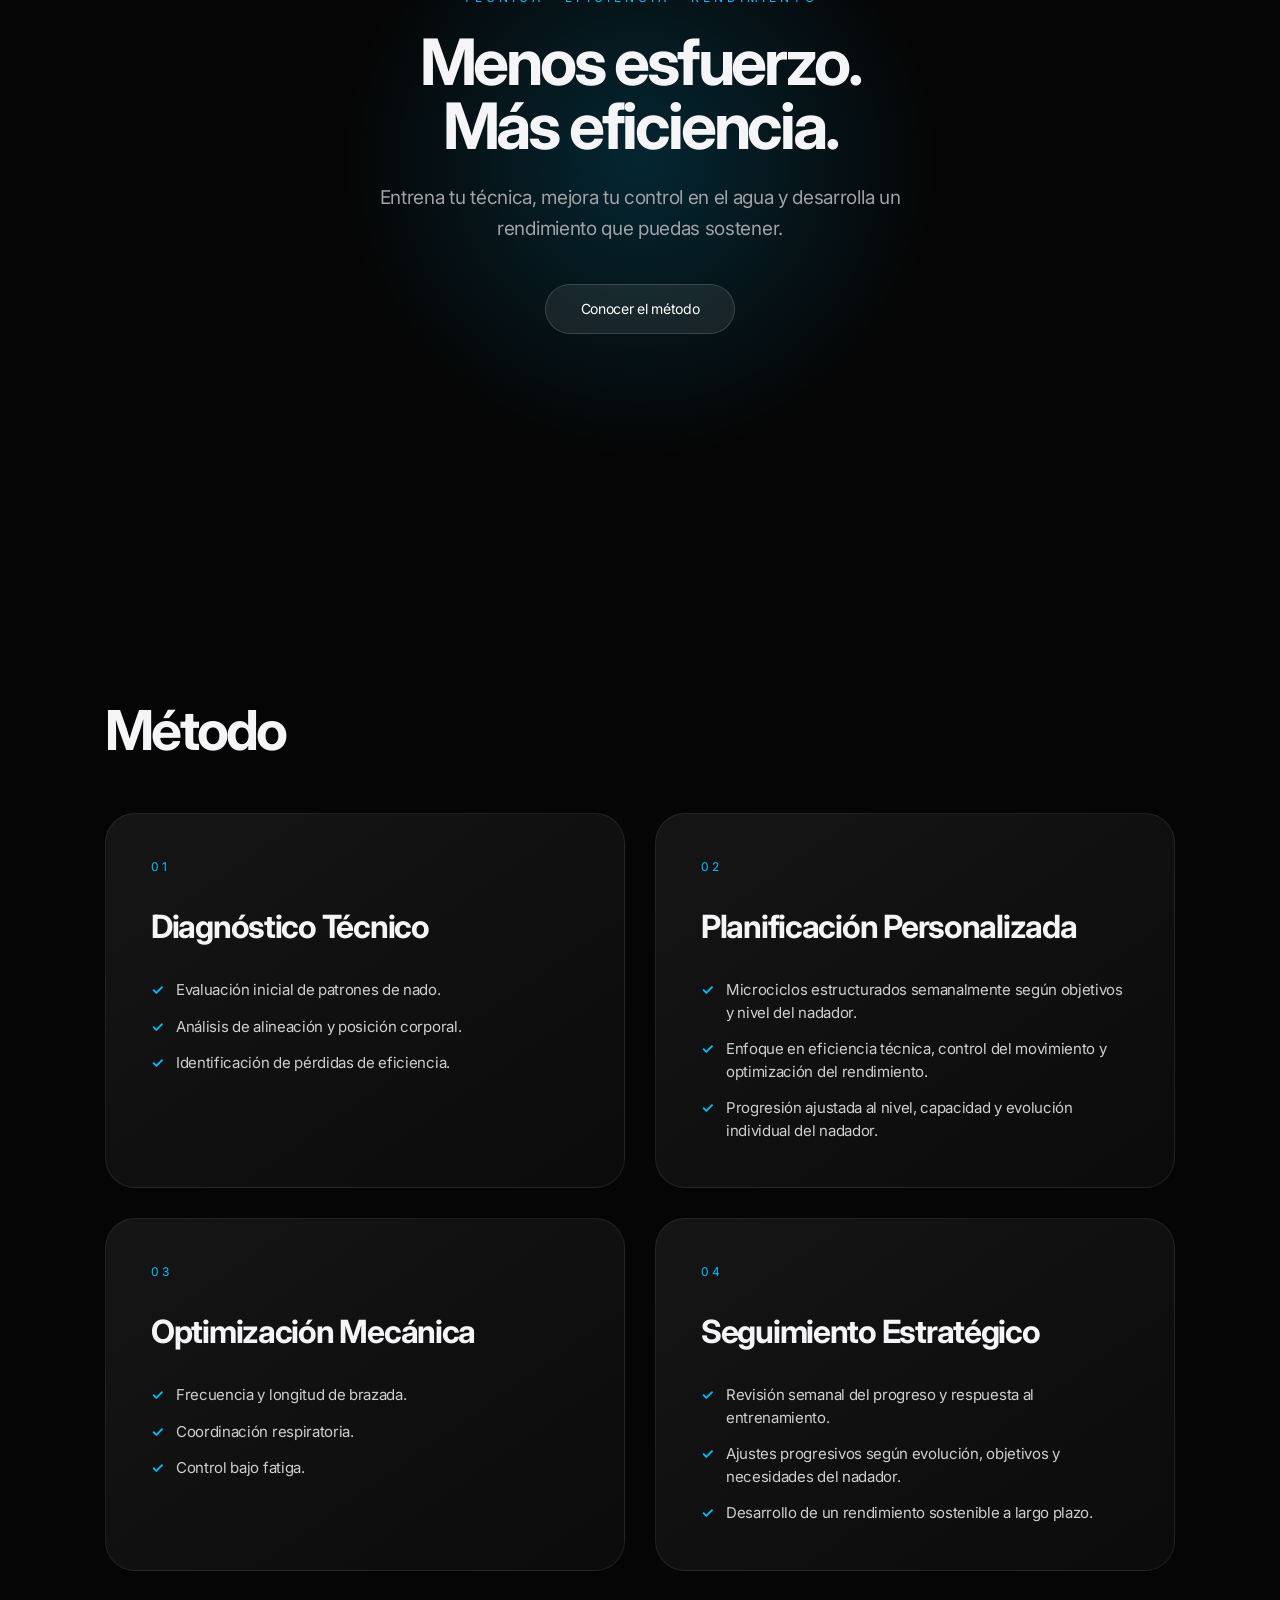
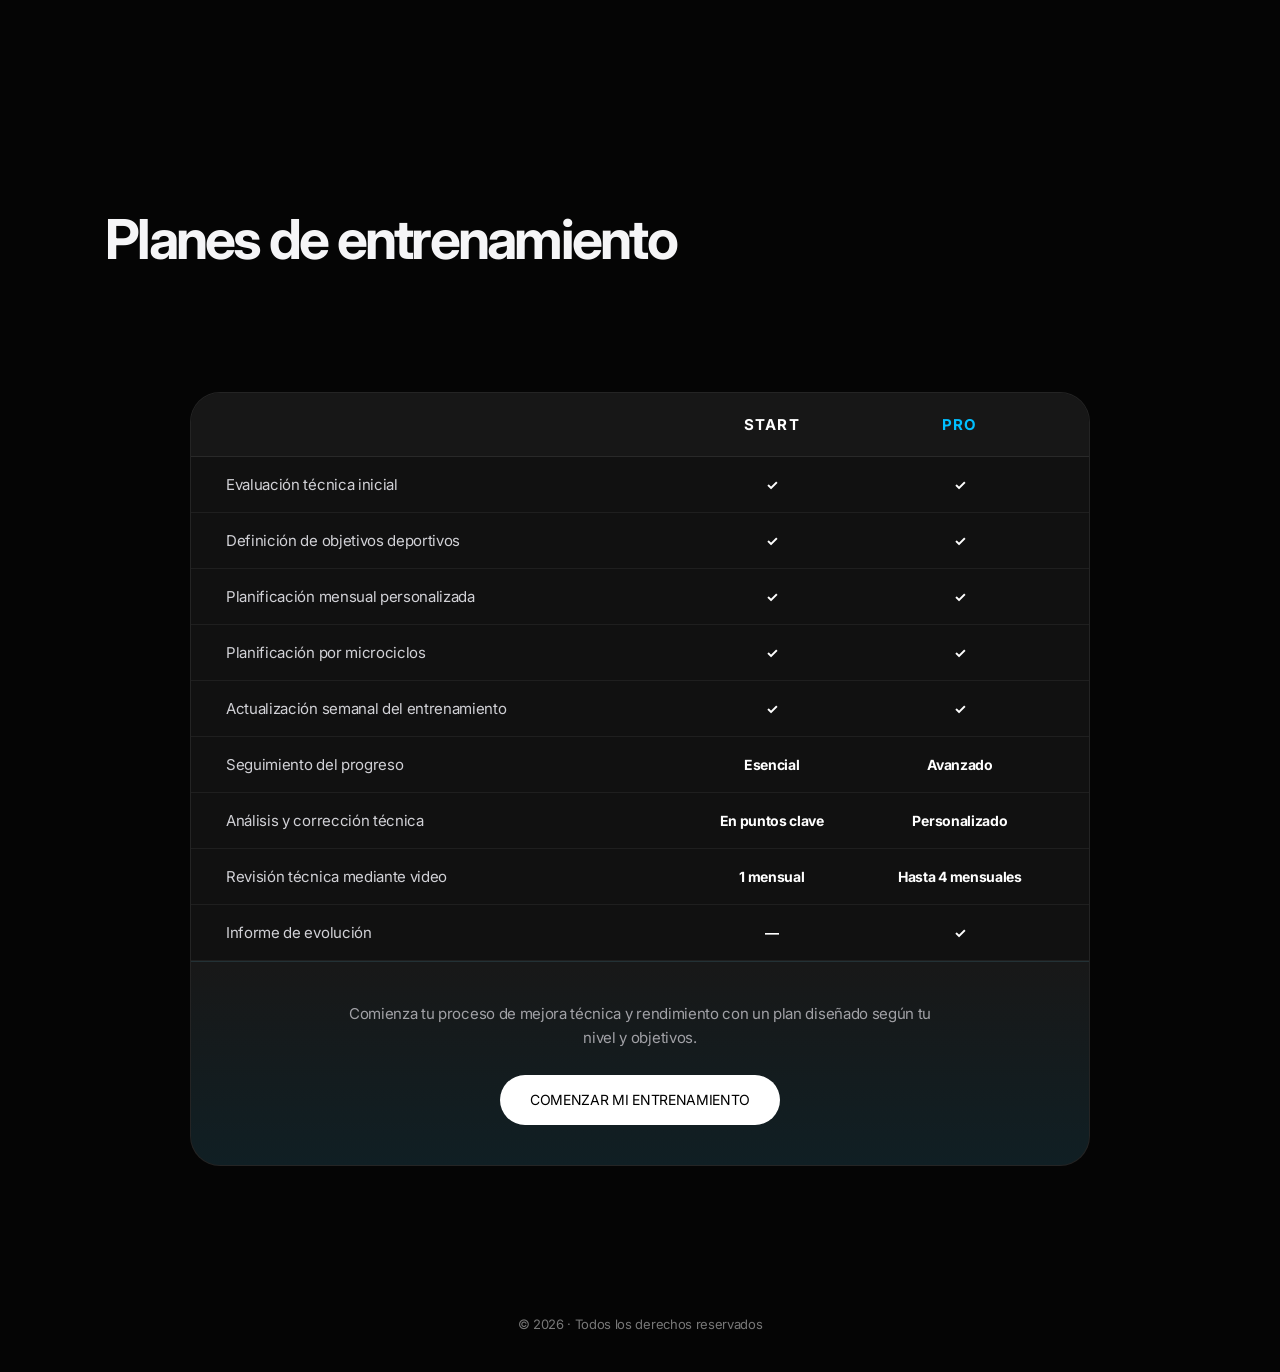
==== commit 51e01125: "Update index.html" ====
--- a/index.html
+++ b/index.html
@@ -23,7 +23,17 @@
 
 
 <body>
-
+<!-- =========================================================
+     INTRO / SPLASH SCREEN
+========================================================= -->
+
+<div id="intro-screen">
+
+    <div class="intro-circle">
+        <img src="imagenes/beneficio2.jpeg" alt="Logo">
+    </div>
+
+</div>
 
 <header class="header">
 
@@ -56,9 +66,10 @@
             -
         </button>
 
+<div class="about-photo"> <img src="imagenes/perfil1.jpeg" alt="Alan Espinosa"> </div>
 
         <span>
-            
+            Alan Espinosa 
         </span>
 
 
@@ -82,6 +93,10 @@
 
 </div>
 
+<a href="#method">
+    Metodo
+</a>
+
 <a href="#plans">
 Planes
 </a>
@@ -168,7 +183,7 @@
 
 
 <h2>
-El método
+Método
 </h2>
 
 
@@ -558,4 +573,4 @@
 </footer>
 </body>
 
-</html>+</html>
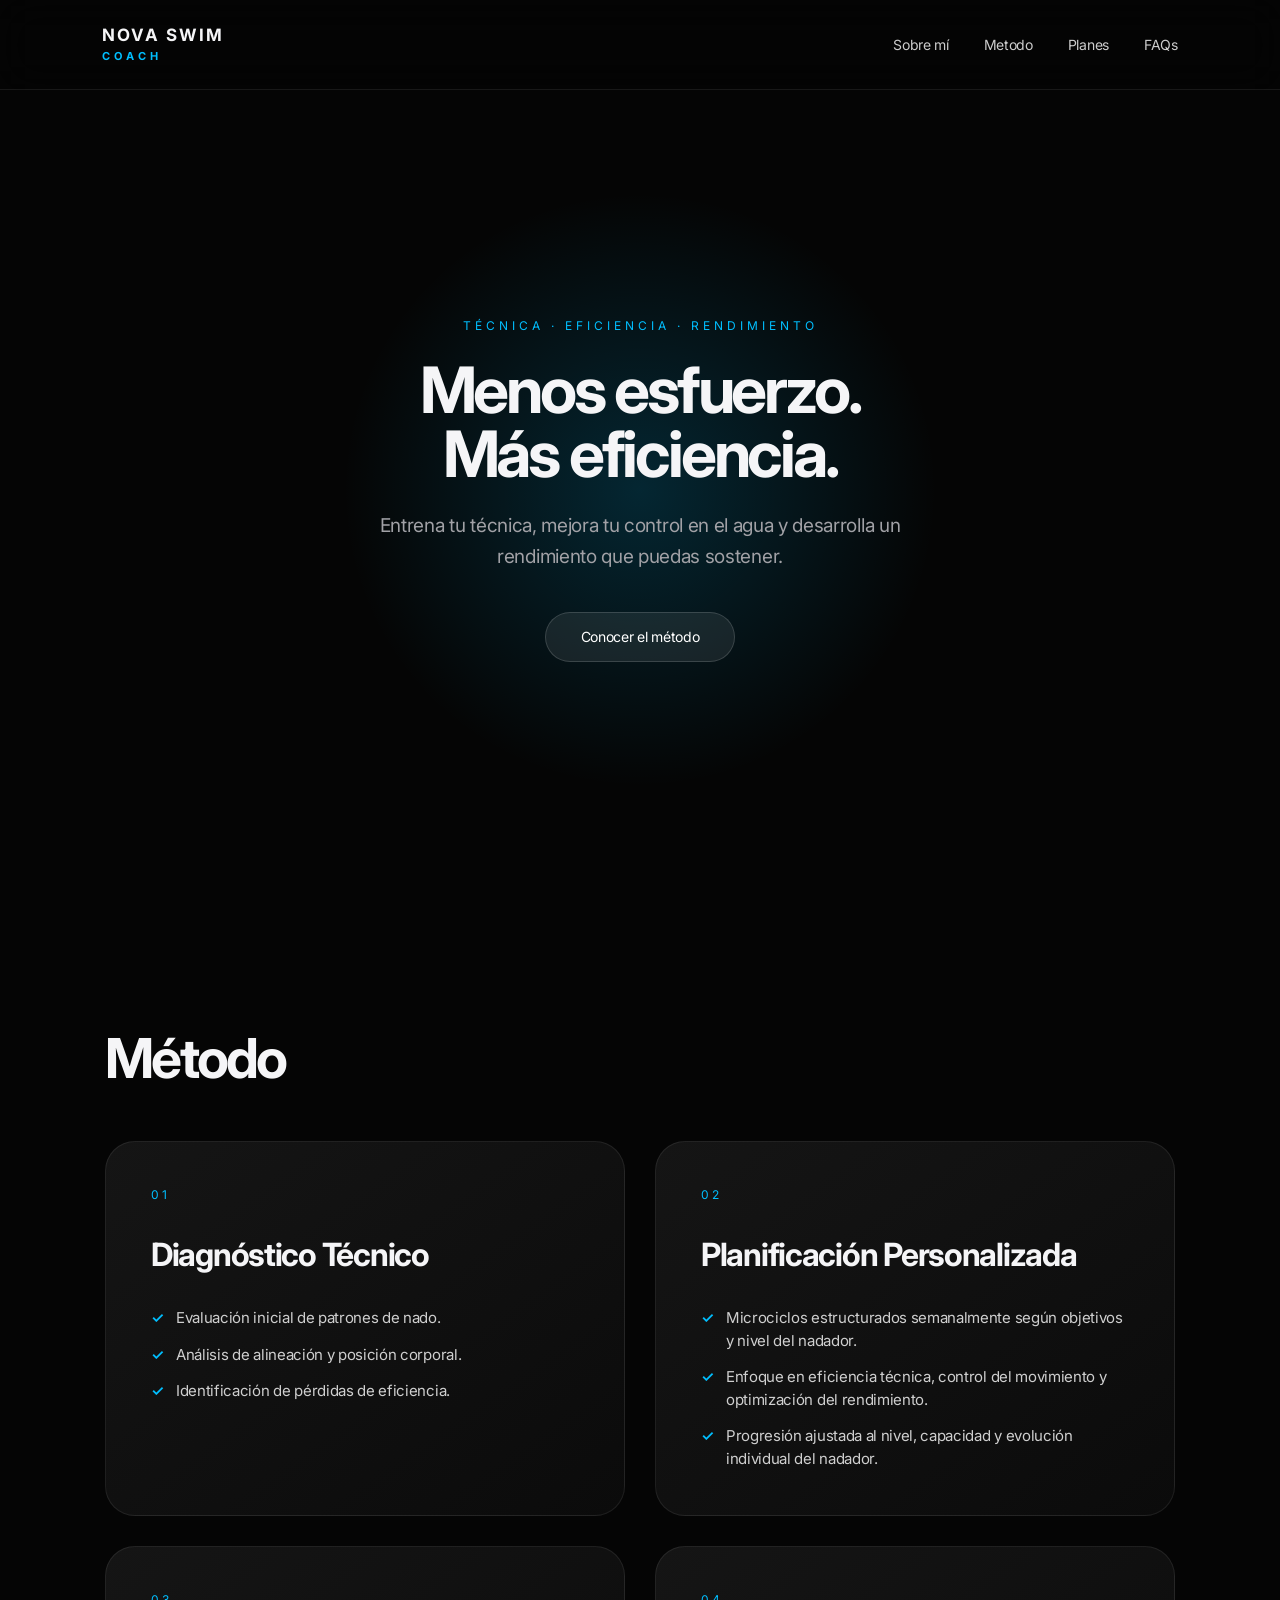
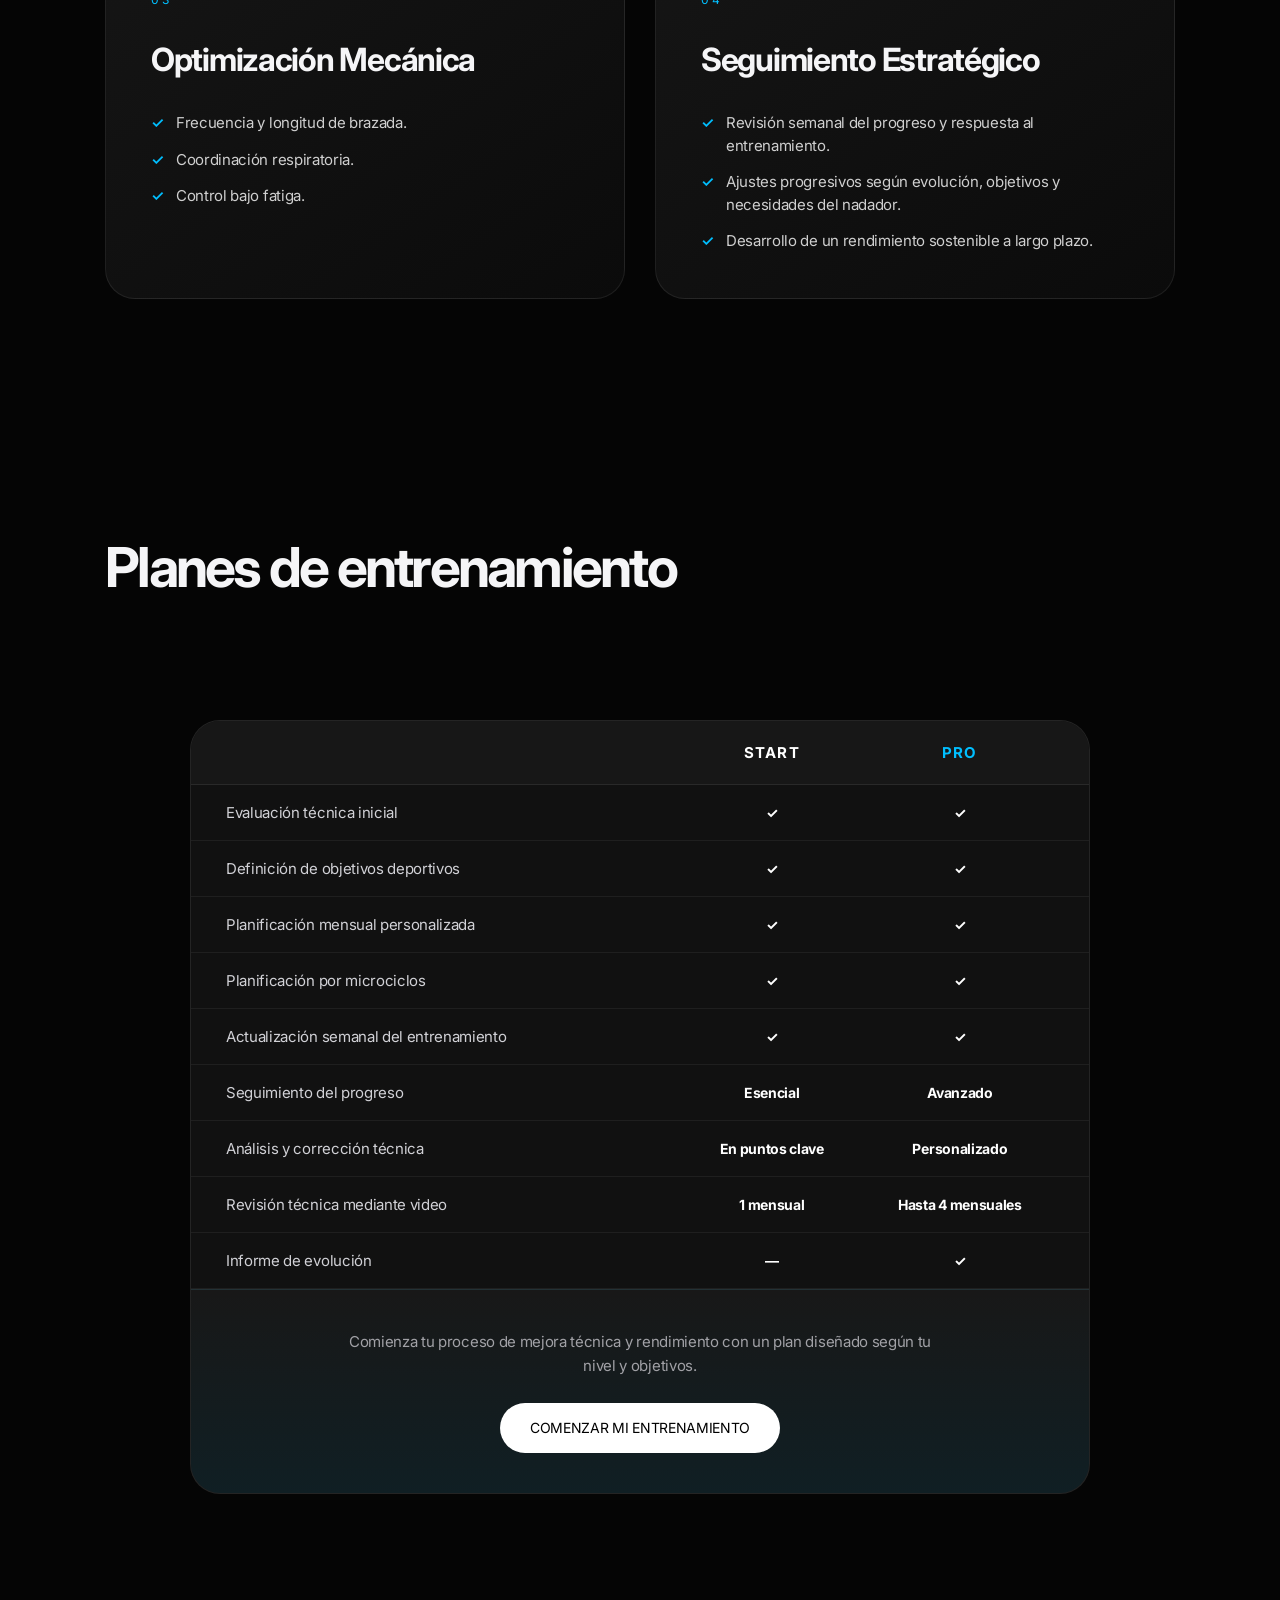
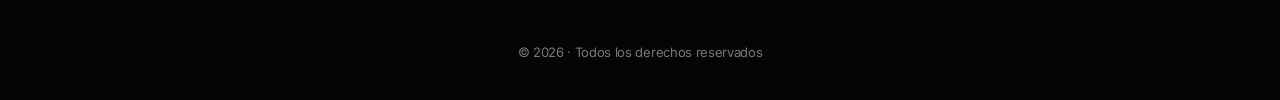
==== commit 2b3c6302: "Change site title from 'Alan Espinosa' to 'NOVA SWIM'" ====
--- a/index.html
+++ b/index.html
@@ -6,7 +6,7 @@
 <meta charset="UTF-8">
 <meta name="viewport" content="width=device-width, initial-scale=1.0">
 
-<title>Alan Espinosa | Coach</title>
+<title>NOVA SWIM</title>
 
 <link rel="stylesheet" href="css/estilos.css">
 
@@ -40,7 +40,7 @@
 
 <div class="logo">
 
-ALAN ESPINOSA
+NOVA SWIM
 
 <span>
 COACH
--- a/css/estilos.css
+++ b/css/estilos.css
@@ -2986,3 +2986,278 @@
     }
 
 }
+.about-photo{
+width:110px;
+height:110px;
+
+border-radius:50%;
+overflow:hidden;
+
+margin-bottom:28px;
+
+flex-shrink:0;
+
+background:#111;
+
+}
+
+.about-photo img{
+width:100%;
+height:100%;
+
+display:block;
+
+object-fit:cover;
+object-position:center;
+
+
+}
+ /* =========================================================
+    INTRO SCREEN
+ ========================================================= */
+
+#intro-screen {
+    position: fixed;
+    inset: 0;
+
+    width: 100%;
+    height: 100dvh;
+
+    display: flex;
+    align-items: center;
+    justify-content: center;
+
+    background: #000;
+
+    z-index: 9999999;
+
+    overflow: hidden;
+
+    animation:
+        introFadeOut .7s ease 2.5s forwards;
+
+    pointer-events: auto;
+}
+
+
+/* =========================================================
+   CÍRCULO CENTRAL
+========================================================= */
+
+.intro-circle {
+
+    position: relative;
+
+    width: 150px;
+    height: 150px;
+
+    display: flex;
+    align-items: center;
+    justify-content: center;
+
+    border-radius: 50%;
+
+    background: #050505;
+
+    border:
+        1px solid
+        rgba(255,255,255,.15);
+
+    box-shadow:
+        0 0 0 1px rgba(255,255,255,.03),
+        0 0 45px rgba(0,191,255,.08),
+        0 0 100px rgba(0,191,255,.04);
+
+    overflow: hidden;
+
+    animation:
+        introCircle 2.2s
+        cubic-bezier(.22,1,.36,1)
+        forwards;
+}
+
+
+/* =========================================================
+   IMAGEN
+========================================================= */
+
+.intro-circle img {
+
+    width: 100%;
+    height: 100%;
+
+    display: block;
+
+    object-fit: cover;
+    object-position: center;
+
+    opacity: 0;
+
+    transform:
+        scale(.65);
+
+    animation:
+        introImage 1.2s
+        cubic-bezier(.22,1,.36,1)
+        .35s forwards;
+}
+
+
+/* =========================================================
+   HALO EXTERIOR
+========================================================= */
+
+.intro-circle::before {
+
+    content: "";
+
+    position: absolute;
+
+    inset: -2px;
+
+    border-radius: 50%;
+
+    background:
+        conic-gradient(
+            from 0deg,
+            transparent,
+            rgba(0,191,255,.8),
+            transparent 30%
+        );
+
+    opacity: 0;
+
+    animation:
+        introRing 1.8s
+        linear
+        .3s forwards;
+
+    pointer-events: none;
+}
+
+
+/* =========================================================
+   ANIMACIONES
+========================================================= */
+
+@keyframes introCircle {
+
+    0% {
+        opacity: 0;
+
+        transform:
+            scale(.45);
+
+        box-shadow:
+            0 0 0 rgba(0,191,255,0);
+    }
+
+    35% {
+        opacity: 1;
+
+        transform:
+            scale(1.08);
+
+        box-shadow:
+            0 0 70px rgba(0,191,255,.12);
+    }
+
+    60% {
+        transform:
+            scale(.96);
+    }
+
+    100% {
+        opacity: 1;
+
+        transform:
+            scale(1);
+
+        box-shadow:
+            0 0 45px rgba(0,191,255,.08),
+            0 0 100px rgba(0,191,255,.04);
+    }
+}
+
+
+.intro-circle img {
+
+    width: 100%;
+    height: 100%;
+
+    display: block;
+
+    object-fit: cover;
+    object-position: center;
+
+    opacity: 1;
+
+    transform: none;
+}
+
+
+
+
+
+@keyframes introFadeOut {
+
+    0% {
+        opacity: 1;
+
+        visibility: visible;
+    }
+
+    100% {
+        opacity: 0;
+
+        visibility: hidden;
+    }
+}
+
+
+/* =========================================================
+   MOBILE
+========================================================= */
+
+@media (max-width: 600px) {
+
+    .intro-circle {
+
+        width: 125px;
+        height: 125px;
+    }
+
+    .intro-circle img {
+
+        width: 100%;
+        height: 100%;
+
+        object-fit: cover;
+        object-position: center;
+    }
+}
+
+
+/* =========================================================
+   REDUCED MOTION
+========================================================= */
+
+@media (prefers-reduced-motion: reduce) {
+
+    #intro-screen,
+    .intro-circle,
+    .intro-circle img,
+    .intro-circle::before {
+
+        animation: none;
+    }
+
+    #intro-screen {
+
+        opacity: 0;
+
+        visibility: hidden;
+
+        pointer-events: none;
+    }
+}
